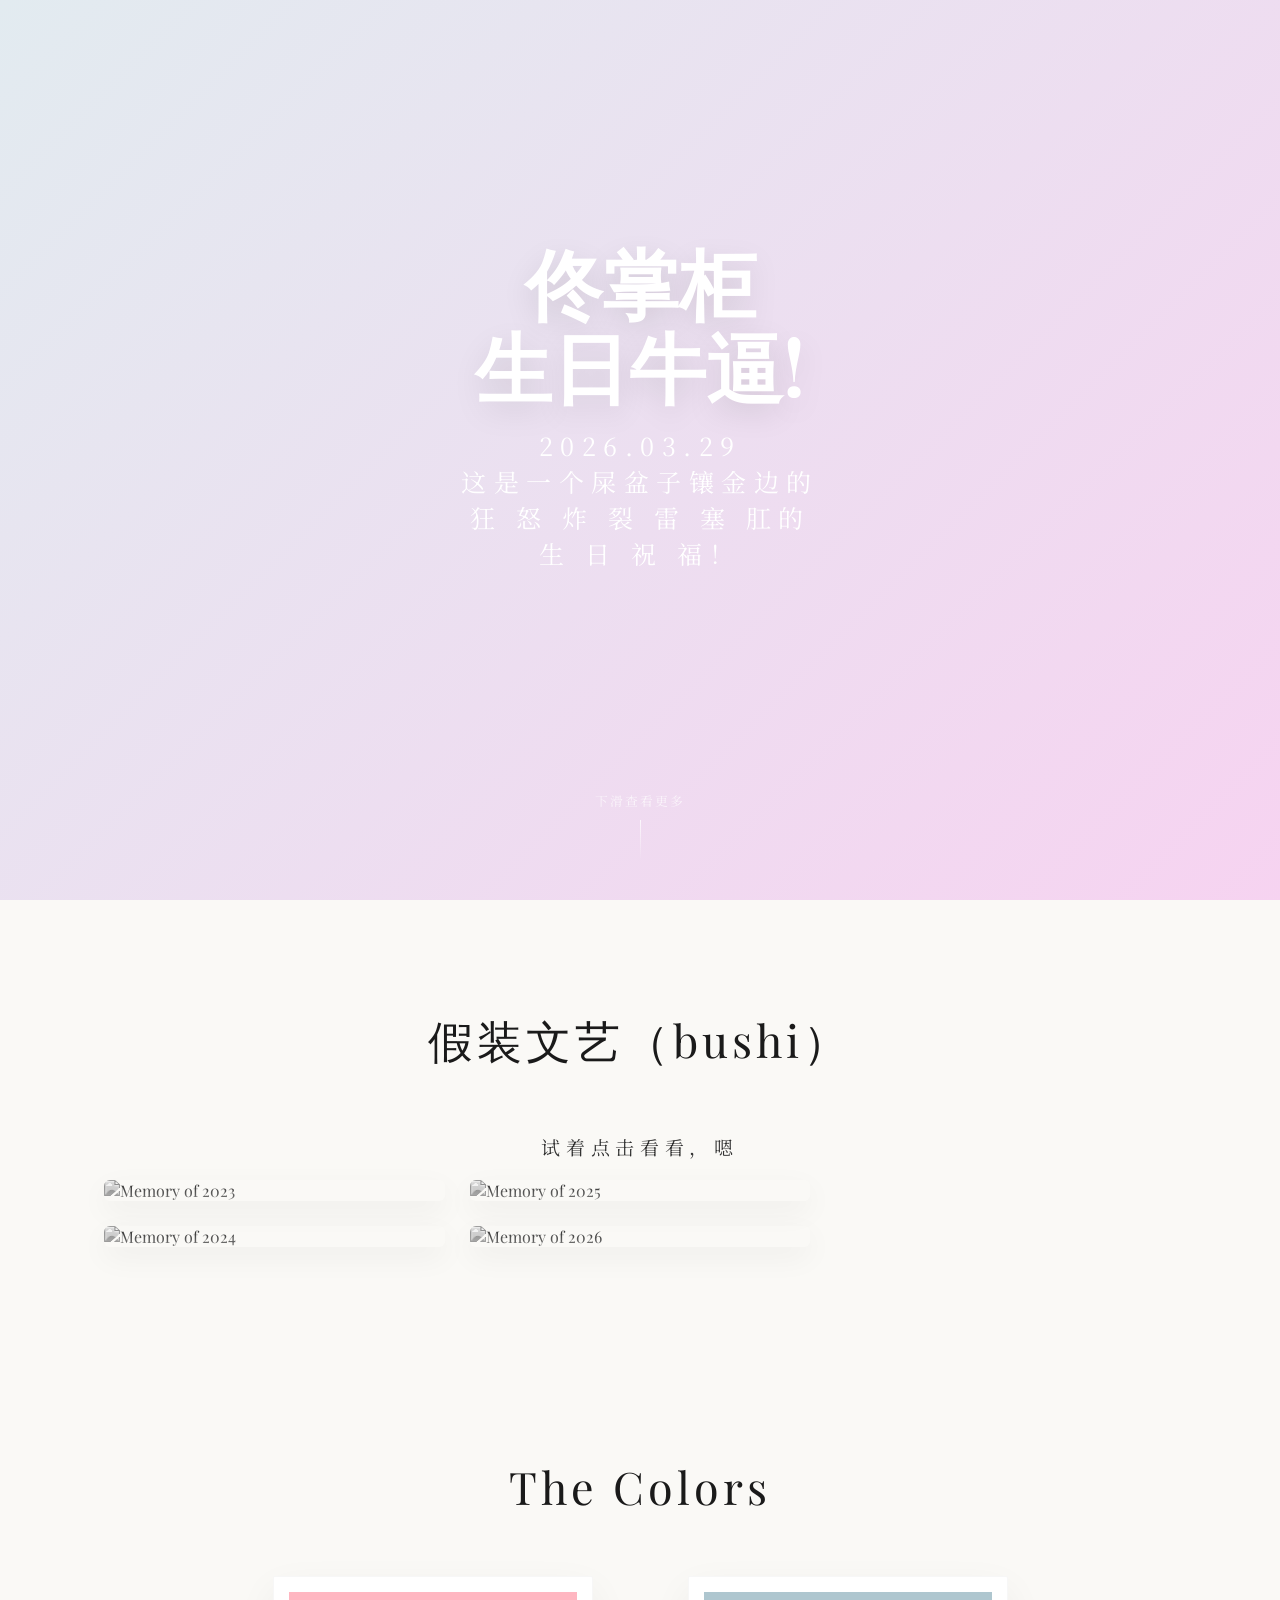
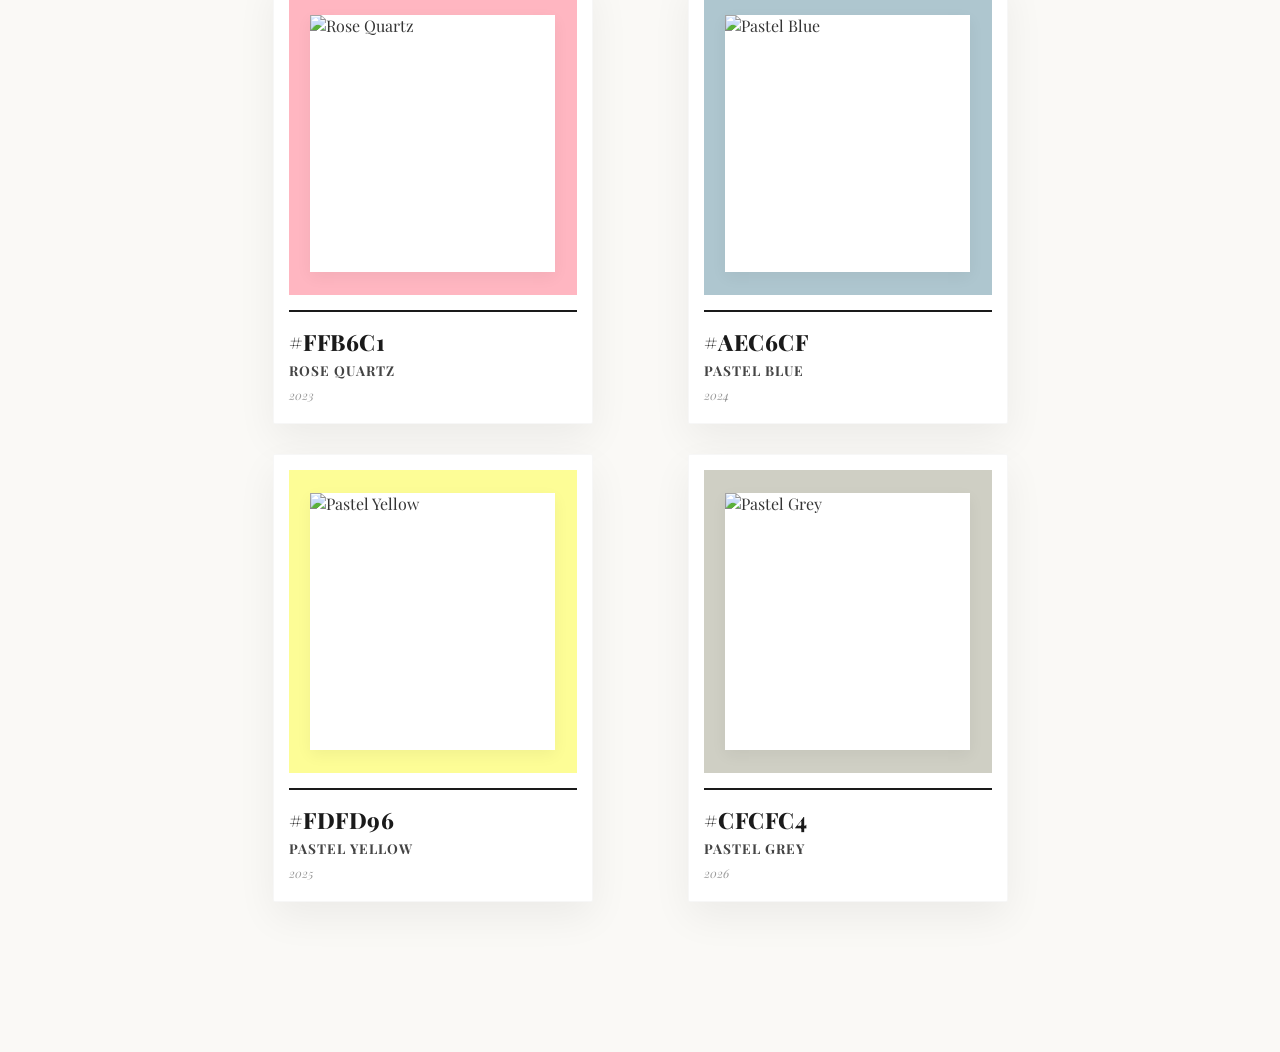
==== hyyBir/index.html @ df2076be "Add files via upload" ====
<!DOCTYPE html>
<html lang="zh-CN">
<head>
    <meta charset="UTF-8">
    <meta name="viewport" content="width=device-width, initial-scale=1.0">
    <title>Act 20: 佟掌柜的色彩纪元</title>
    <link href="https://fonts.googleapis.com/css2?family=Noto+Serif+SC:wght@300;400&family=Playfair+Display:ital@0;1&display=swap" rel="stylesheet">
    <link rel="stylesheet" href="css/reset.css">
    <link rel="stylesheet" href="css/hero.css">
    <link rel="stylesheet" href="css/gallery.css">
    <link rel="stylesheet" href="css/pantone.css">
</head>
<body>
    
    <section id="hero">
        <div class="hero-text">
            <h1>佟掌柜<br>生日牛逼!</h1>
            <p>2026.03.29<br>这是一个屎盆子镶金边的<br>狂 怒 炸 裂 雷 塞 肛的<br>生 日 祝 福！</p>
        </div>

        <div class="scroll-hint">
            <span>下滑查看更多</span>
        </div>
    </section>


    

    <section id="gallery-section">
        <h2 class="section-title fade-in-up">假装文艺（bushi）</h2>

        <div class="gallery-text">
            <p>试着点击看看，嗯</p>
        </div>

        <div id="gallery-container" class="masonry-layout"></div>
    </section>

    <section id="pantone-section">
        <h2 class="section-title fade-in-up">The Colors </h2>
        <div id="color-cards-container" class="cards-wrapper"></div>
    </section>

    <script type="module" src="js/app.js"></script>
</body>
</html>
---- hyyBir/css/hero.css ----
/* 彻底解决不居中问题的 css/hero.css */

#hero {
    height: 100vh;
    width: 100vw;
    display: flex;
    flex-direction: column;
    /* 核心：确保 Flex 容器主轴和交叉轴全部居中 */
    justify-content: center; 
    align-items: center;    
    
    background: linear-gradient(-45deg, #fbc2eb, #a1c4fd, #fdcbf1, #e2ebf0);
    background-size: 400% 400%;
    animation: gradientBG 15s ease infinite;
    position: relative;
    overflow: hidden;
    /* 清除所有可能导致偏移的内边距 */
    padding: 0;
    margin: 0;
}

@keyframes gradientBG {
    0% { background-position: 0% 50%; }
    50% { background-position: 100% 50%; }
    100% { background-position: 0% 50%; }
}

.hero-text {
    z-index: 2;
    width: 100%;      /* 占满宽度以便文字居中 */
    max-width: 900px; /* 防止超大屏幕上文字拉得太散 */
    text-align: center; /* 核心：确保容器内所有文字水平居中 */
    display: flex;
    flex-direction: column;
    align-items: center; /* 确保子元素在 Flex 轴上也居中 */
    transform: translateY(-5vh);
}

.hero-text h1 {
    font-family: 'Playfair Display', serif;
    font-size: 6vw; /* 动态大小 */
    font-weight: 700;
    line-height: 1.1;
    color: #fff;
    /* 核心：强制文字居中，并清除所有外边距干扰 */
    text-align: center;
    margin: 0 auto 20px auto; 
    width: 100%;
    text-shadow: 0 10px 30px rgba(0,0,0,0.1);
}

.hero-text p {
    font-family: 'Noto Serif SC', serif;
    font-size: 25px;
    letter-spacing: 0.3em;
    color: rgb(255, 255, 255);
    /* 核心：强制居中 */
    text-align: center;
    margin: 0 auto;
    width: 100%;
}

/* 滚动提示部分：脱离 hero-text 独立定位 */
.scroll-hint {
    position: absolute;
    font-size: 2.0rem;
    bottom: 40px;
    left: 50%;
    transform: translateX(-50%); /* 完美的水平居中偏移 */
    z-index: 10;
    display: flex;
    flex-direction: column;
    align-items: center;
    width: auto;
}

.scroll-hint span {
    font-size: 0.8rem;
    letter-spacing: 2px;
    text-transform: uppercase;
    color: rgba(255, 255, 255, 0.7);
    margin-bottom: 10px;
    text-align: center;
}

.scroll-hint::after {
    content: '';
    width: 1px;
    height: 40px;
    background: linear-gradient(to bottom, rgba(255,255,255,0.8), transparent);
}

/* 移动端特殊适配 */
@media (max-width: 768px) {
    .hero-text h1 { font-size: 14vw; }
    .hero-text p { font-size: 20px; }
}
---- hyyBir/css/gallery.css ----
#gallery-section { 
    padding: 30px 5%; 
    max-width: 1200px; 
    margin: 0 auto; 
}

.gallery-text p {
    font-family: 'Noto Serif SC', serif;
    /* 1.2rem 大约是 19px 左右，比默认大一点点，很有质感 */
    font-size: 19px; 
    letter-spacing: 0.3em;
    color: #333; /* 稍微浅一点的黑，更有“文艺感” */
    text-align: center;
    margin: 20px auto; /* 增加上下间距 */
    width: 100%;
}


.masonry-layout { 
    column-count: 3; 
    column-gap: 25px; 
}

@media (max-width: 768px) { .masonry-layout { column-count: 2; } }
@media (max-width: 480px) { .masonry-layout { column-count: 1; } }

.gallery-item {
    break-inside: avoid;
    margin-bottom: 25px;
    position: relative;
    overflow: hidden;
    border-radius: 6px;
    box-shadow: 0 10px 30px rgba(0,0,0,0.05);
    cursor: pointer;
}

.gallery-item img {
    width: 100%;
    display: block;
    filter: grayscale(100%) contrast(0.9);
    transition: filter 0.8s ease, transform 0.8s ease;
}

.gallery-item:hover img {
    filter: grayscale(0%) contrast(1);
    transform: scale(1.03);
}

.caption {
    position: absolute;
    bottom: -80px;
    left: 0;
    width: 100%;
    padding: 30px 15px 15px;
    background: linear-gradient(transparent, rgba(250, 249, 246, 0.95) 40%);
    text-align: center;
    transition: bottom 0.5s cubic-bezier(0.25, 0.46, 0.45, 0.94);
}

.gallery-item:hover .caption { bottom: 0; }

.caption .year { 
    font-weight: bold; 
    font-size: 1.1rem; 
    color: #555; 
    display: block; 
    margin-bottom: 5px;
}

.caption p { font-size: 0.9rem; color: #777; }
---- hyyBir/css/pantone.css ----
/* ============================================================
   Final pantone.css - 佟掌柜 20 岁生日专属版
   功能：强制 2x2 布局 / 85% 居中图片 / 艺术级交互
   ============================================================ */

#pantone-section {
    padding: 100px 5% 150px;
    background-color: #faf9f6; /* 初始纸张底色 */
    transition: background-color 1.2s cubic-bezier(0.19, 1, 0.22, 1);
    display: flex;
    flex-direction: column;
    align-items: center;
    width: 100%;
}

/* 标题样式：优雅、居中 */
.section-title {
    font-family: 'Playfair Display', serif;
    font-size: 2.8rem;
    margin-bottom: 60px;
    font-weight: 300;
    letter-spacing: 4px;
    text-align: center;
    color: #1a1a1a;
}

/* 核心：强制两列网格，即便缩小也不变 */
.cards-wrapper {
    display: grid;
    grid-template-columns: repeat(2, 1fr); /* 核心：死锁两列 */
    gap: 30px; /* 卡片之间的间距 */
    width: 95%;
    max-width: 800px; /* 电脑端最美观的展示宽度 */
    margin: 0 auto;
    justify-items: center;
}

/* 色卡本体 */
.pantone-card {
    width: 100%;
    max-width: 320px;
    aspect-ratio: 3 / 4.2; /* 锁定潘通色卡的经典长宽比 */
    background: #fff;
    border-radius: 2px;
    box-shadow: 0 15px 40px rgba(0,0,0,0.06);
    display: flex;
    flex-direction: column;
    padding: 15px;
    cursor: pointer;
    transition: all 0.5s cubic-bezier(0.165, 0.84, 0.44, 1);
    border: 1px solid rgba(0,0,0,0.03);
    position: relative;
}

.pantone-card:hover {
    transform: translateY(-15px) scale(1.02);
    box-shadow: 0 30px 60px rgba(0,0,0,0.12);
}

/* 色彩块：作为图片的背景和容器 */
.color-block {
    flex: 1;
    width: 100%;
    margin-bottom: 15px;
    display: flex;
    justify-content: center;
    align-items: center;
    overflow: hidden;
    position: relative;
}

/* 图片包装盒：控制在 85% 大小 */
.color-image-wrapper {
    width: 85%;
    height: 85%;
    overflow: hidden;
    display: flex;
    justify-content: center;
    align-items: center;
    background: #fff; /* 给图片一个纯白底色衬托 */
    box-shadow: 0 5px 15px rgba(0,0,0,0.05);
}

/* 具体的图片 p1, p2, p3, p4 */
.p-image {
    width: 100%;
    height: 100%;
    object-fit: cover; /* 自动裁剪以适配 85% 的区域，不拉伸 */
    filter: brightness(1.02);
    transition: transform 0.8s ease;
}

.pantone-card:hover .p-image {
    transform: scale(1.15); /* 悬浮时图片轻微放大 */
}

/* 底部文字信息区 */
.color-info {
    text-align: left;
    border-top: 2.5px solid #1a1a1a; /* 经典的潘通分割线 */
    padding-top: 15px;
    padding-bottom: 5px;
}

.color-hex {
    font-family: 'Playfair Display', serif;
    font-size: 1.4rem;
    font-weight: 800;
    color: #1a1a1a;
    letter-spacing: 0.5px;
}

.color-name {
    font-size: 0.85rem;
    font-weight: 700;
    text-transform: uppercase;
    color: #444;
    margin-top: 4px;
    letter-spacing: 1px;
}

.color-year {
    font-size: 0.75rem;
    font-style: italic;
    color: #999;
    margin-top: 8px;
}

/* 移动端适配：确保小屏文字不拥挤 */
@media (max-width: 600px) {
    .cards-wrapper {
        gap: 15px;
    }
    .section-title {
        font-size: 2rem;
        margin-bottom: 40px;
    }
    .color-hex {
        font-size: 1.1rem;
    }
    .color-info {
        padding-top: 10px;
    }
}
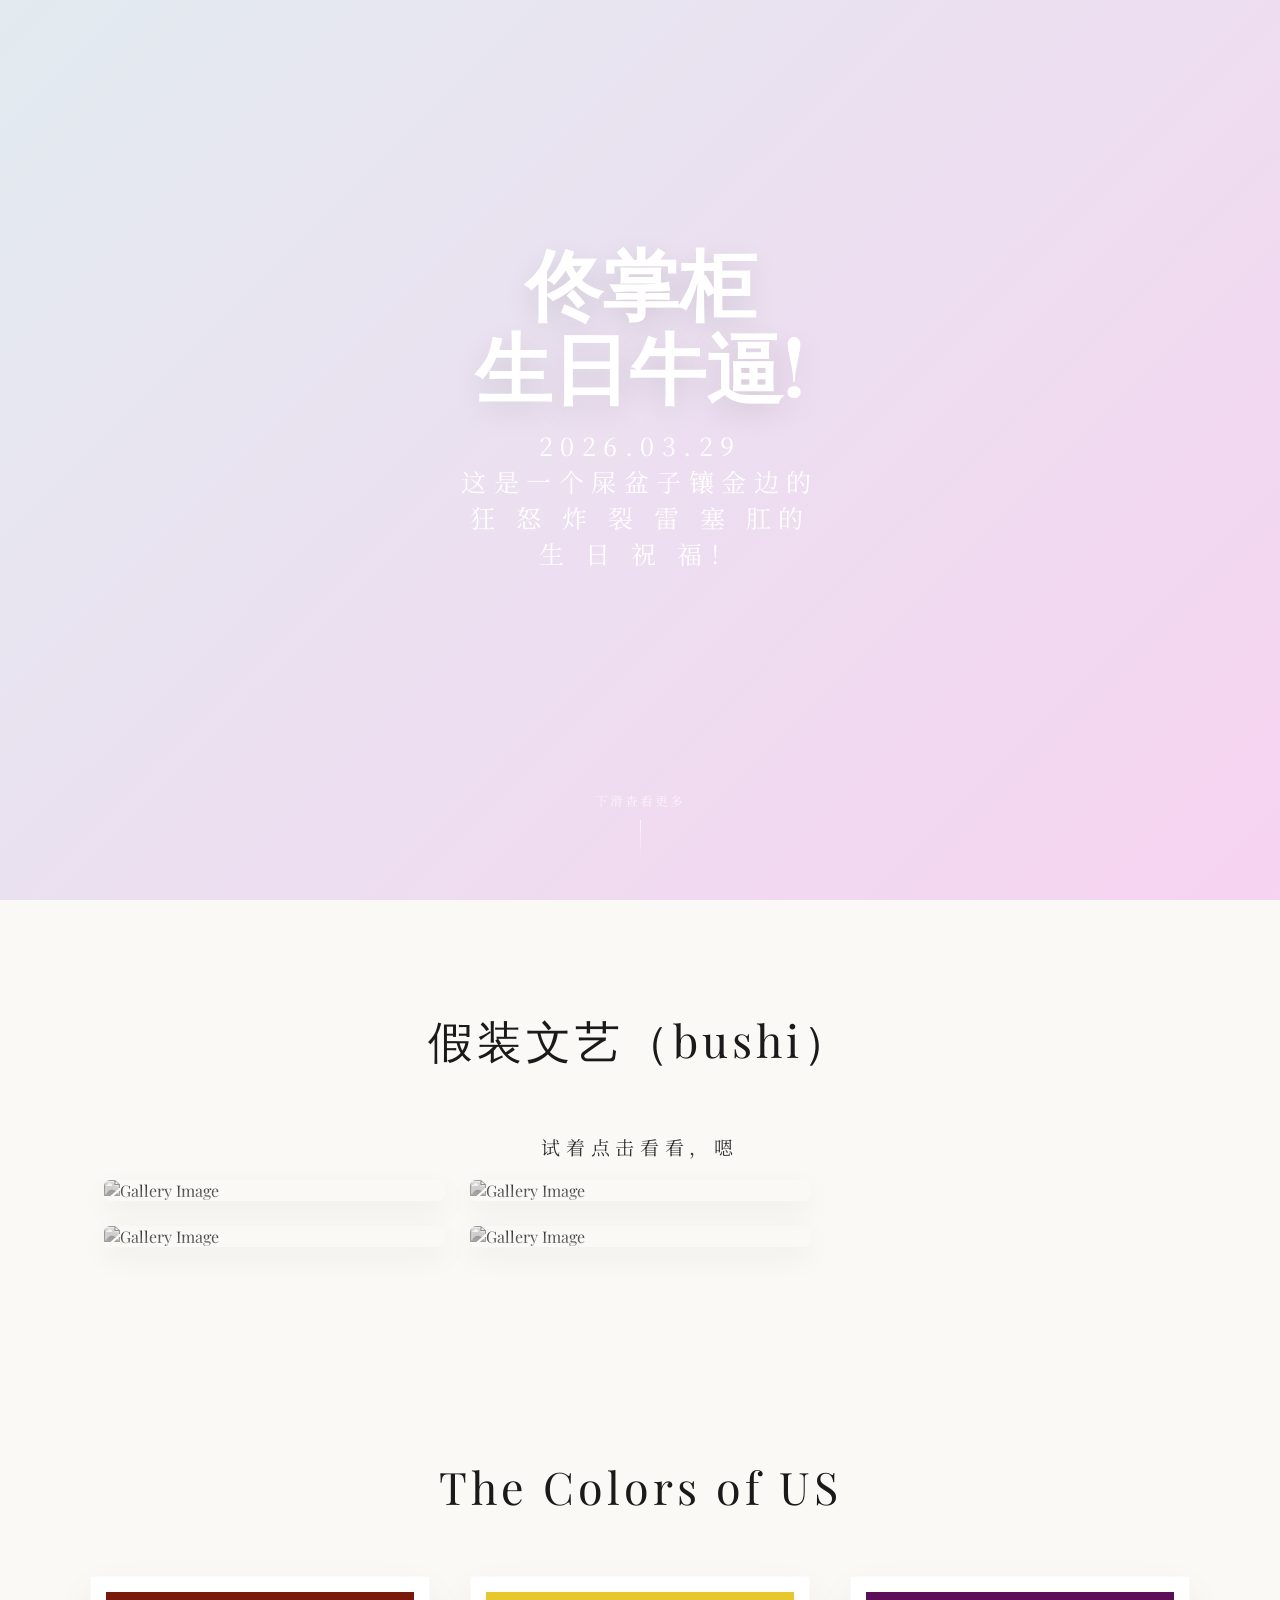
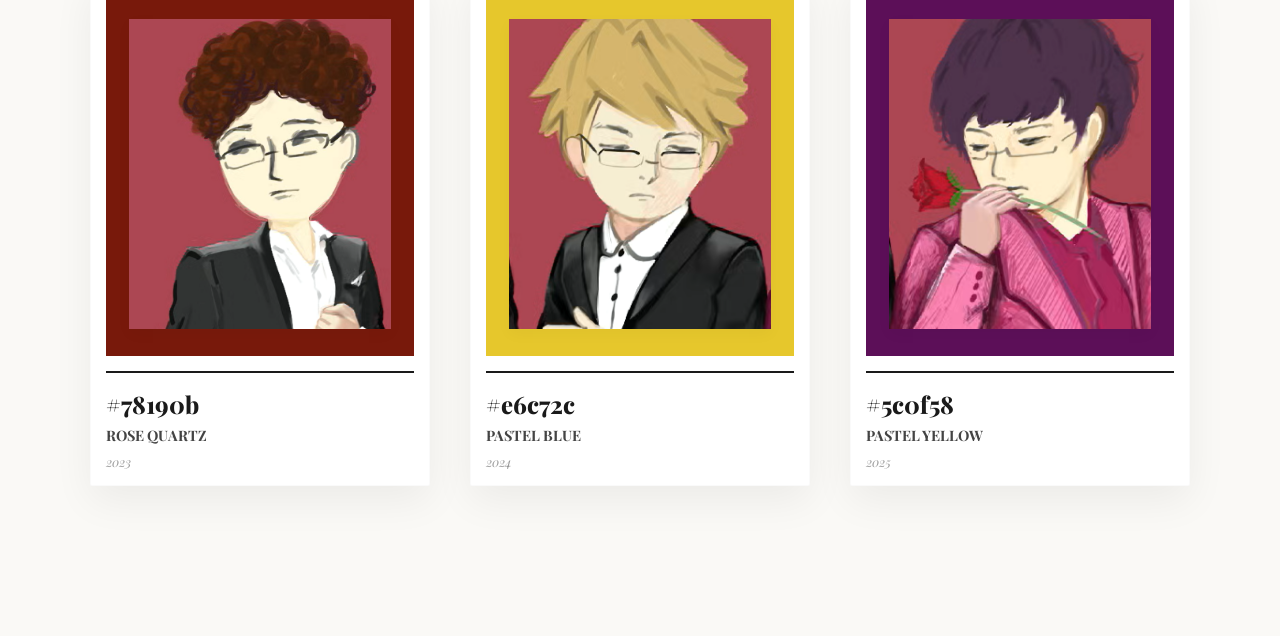
==== commit 206bd90e: "Add files via upload" ====
--- a/hyyBir/index.html
+++ b/hyyBir/index.html
@@ -3,7 +3,7 @@
 <head>
     <meta charset="UTF-8">
     <meta name="viewport" content="width=device-width, initial-scale=1.0">
-    <title>Act 20: 佟掌柜的色彩纪元</title>
+    <title>佟掌柜生日快乐</title>
     <link href="https://fonts.googleapis.com/css2?family=Noto+Serif+SC:wght@300;400&family=Playfair+Display:ital@0;1&display=swap" rel="stylesheet">
     <link rel="stylesheet" href="css/reset.css">
     <link rel="stylesheet" href="css/hero.css">
@@ -37,7 +37,7 @@
     </section>
 
     <section id="pantone-section">
-        <h2 class="section-title fade-in-up">The Colors </h2>
+        <h2 class="section-title fade-in-up">The Colors of US</h2>
         <div id="color-cards-container" class="cards-wrapper"></div>
     </section>
 
--- a/hyyBir/css/pantone.css
+++ b/hyyBir/css/pantone.css
@@ -1,11 +1,10 @@
 /* ============================================================
-   Final pantone.css - 佟掌柜 20 岁生日专属版
-   功能：强制 2x2 布局 / 85% 居中图片 / 艺术级交互
+   The Colors of Us 专属样式 - 3卡片响应式长方形版
    ============================================================ */
 
 #pantone-section {
     padding: 100px 5% 150px;
-    background-color: #faf9f6; /* 初始纸张底色 */
+    background-color: #faf9f6;
     transition: background-color 1.2s cubic-bezier(0.19, 1, 0.22, 1);
     display: flex;
     flex-direction: column;
@@ -13,7 +12,6 @@
     width: 100%;
 }
 
-/* 标题样式：优雅、居中 */
 .section-title {
     font-family: 'Playfair Display', serif;
     font-size: 2.8rem;
@@ -24,22 +22,21 @@
     color: #1a1a1a;
 }
 
-/* 核心：强制两列网格，即便缩小也不变 */
+/* 核心容器：PC端 3 列横排 */
 .cards-wrapper {
     display: grid;
-    grid-template-columns: repeat(2, 1fr); /* 核心：死锁两列 */
-    gap: 30px; /* 卡片之间的间距 */
-    width: 95%;
-    max-width: 800px; /* 电脑端最美观的展示宽度 */
+    grid-template-columns: repeat(3, 1fr); /* 强制 3 列 */
+    gap: 40px;
+    width: 100%;
+    max-width: 1100px; /* 3张长方形最舒适的展示宽度 */
     margin: 0 auto;
-    justify-items: center;
 }
 
-/* 色卡本体 */
+/* 色卡：长方形比例 */
 .pantone-card {
     width: 100%;
-    max-width: 320px;
-    aspect-ratio: 3 / 4.2; /* 锁定潘通色卡的经典长宽比 */
+    /* 核心：长方形比例 (宽3 : 高4.5) */
+    aspect-ratio: 3 / 4.5; 
     background: #fff;
     border-radius: 2px;
     box-shadow: 0 15px 40px rgba(0,0,0,0.06);
@@ -48,16 +45,15 @@
     padding: 15px;
     cursor: pointer;
     transition: all 0.5s cubic-bezier(0.165, 0.84, 0.44, 1);
-    border: 1px solid rgba(0,0,0,0.03);
-    position: relative;
+    border: 1px solid rgba(0,0,0,0.02);
 }
 
 .pantone-card:hover {
-    transform: translateY(-15px) scale(1.02);
+    transform: translateY(-15px);
     box-shadow: 0 30px 60px rgba(0,0,0,0.12);
 }
 
-/* 色彩块：作为图片的背景和容器 */
+/* 图片居中于色彩块 */
 .color-block {
     flex: 1;
     width: 100%;
@@ -66,79 +62,68 @@
     justify-content: center;
     align-items: center;
     overflow: hidden;
-    position: relative;
 }
 
-/* 图片包装盒：控制在 85% 大小 */
 .color-image-wrapper {
-    width: 85%;
+    width: 85%; /* 占用 85% 位置 */
     height: 85%;
     overflow: hidden;
+    background: #fff;
     display: flex;
     justify-content: center;
     align-items: center;
-    background: #fff; /* 给图片一个纯白底色衬托 */
-    box-shadow: 0 5px 15px rgba(0,0,0,0.05);
+    box-shadow: 0 5px 15px rgba(0,0,0,0.03);
 }
 
-/* 具体的图片 p1, p2, p3, p4 */
 .p-image {
     width: 100%;
     height: 100%;
-    object-fit: cover; /* 自动裁剪以适配 85% 的区域，不拉伸 */
-    filter: brightness(1.02);
+    object-fit: cover; /* 保证 p1, p2, p3 铺满 85% 区域 */
     transition: transform 0.8s ease;
 }
 
 .pantone-card:hover .p-image {
-    transform: scale(1.15); /* 悬浮时图片轻微放大 */
+    transform: scale(1.1);
 }
 
-/* 底部文字信息区 */
+/* 底部文字信息 */
 .color-info {
     text-align: left;
-    border-top: 2.5px solid #1a1a1a; /* 经典的潘通分割线 */
+    border-top: 2.5px solid #1a1a1a;
     padding-top: 15px;
-    padding-bottom: 5px;
 }
 
 .color-hex {
     font-family: 'Playfair Display', serif;
-    font-size: 1.4rem;
+    font-size: 1.5rem;
     font-weight: 800;
     color: #1a1a1a;
-    letter-spacing: 0.5px;
 }
 
 .color-name {
-    font-size: 0.85rem;
+    font-size: 0.9rem;
     font-weight: 700;
     text-transform: uppercase;
     color: #444;
-    margin-top: 4px;
-    letter-spacing: 1px;
+    margin-top: 5px;
 }
 
 .color-year {
-    font-size: 0.75rem;
+    font-size: 0.8rem;
     font-style: italic;
     color: #999;
     margin-top: 8px;
 }
 
-/* 移动端适配：确保小屏文字不拥挤 */
-@media (max-width: 600px) {
+/* --- 响应式设计：手机端竖着排 --- */
+@media (max-width: 900px) {
     .cards-wrapper {
-        gap: 15px;
+        grid-template-columns: 1fr; /* 变成 1 列竖排 */
+        max-width: 350px; /* 限制宽度，防止手机上太横向 */
+        gap: 50px;
     }
+
     .section-title {
-        font-size: 2rem;
-        margin-bottom: 40px;
-    }
-    .color-hex {
-        font-size: 1.1rem;
-    }
-    .color-info {
-        padding-top: 10px;
+        font-size: 2.2rem;
     }
 }
